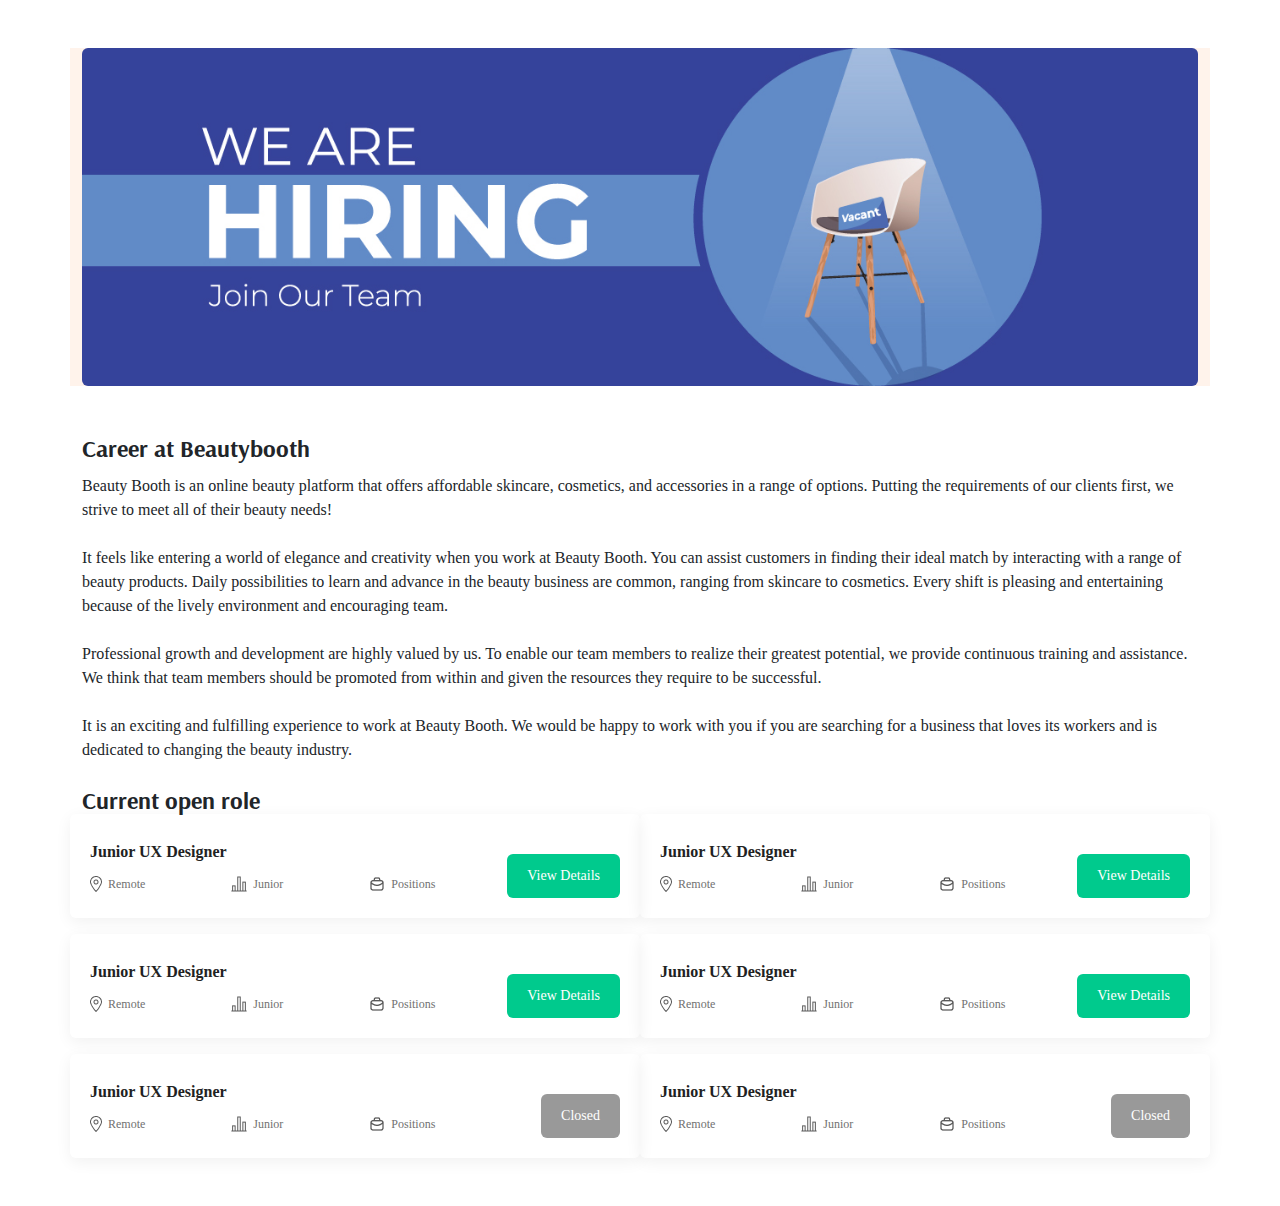
==== index.html @ 2198a5bc "correct the all shadow box" ====
<!DOCTYPE html>
<html lang="en">
  <head>
    <meta charset="utf-8" />
    <meta name="viewport" content="width=device-width, initial-scale=1" />
    <title>Bootstrap demo</title>
    <link
      href="https://cdn.jsdelivr.net/npm/bootstrap@5.3.3/dist/css/bootstrap.min.css"
      rel="stylesheet"
      integrity="sha384-QWTKZyjpPEjISv5WaRU9OFeRpok6YctnYmDr5pNlyT2bRjXh0JMhjY6hW+ALEwIH"
      crossorigin="anonymous"
    />
    <link rel="stylesheet" href="style.css" />
  </head>
  <body>
    <div class="container mt-3 mt-sm-5">
      <div class="row bg-background">
        <div class="col">
          <img src="./picture/12.jpg" alt="" class="rounded w-100" />
        </div>
      </div>
    </div>

    <div class="container mt-3 mt-sm-5">
      <div class="row">
        <div class="col d-flex flex-column gap-12">
          <h1 class="heading">Career at Beautybooth</h1>
          <p class="fs-para">
            Beauty Booth is an online beauty platform that offers affordable
            skincare, cosmetics, and accessories in a range of options. Putting
            the requirements of our clients first, we strive to meet all of
            their beauty needs!
            <br />
            <br />
            It feels like entering a world of elegance and creativity when you
            work at Beauty Booth. You can assist customers in finding their
            ideal match by interacting with a range of beauty products. Daily
            possibilities to learn and advance in the beauty business are
            common, ranging from skincare to cosmetics. Every shift is pleasing
            and entertaining because of the lively environment and encouraging
            team.
            <br />
            <br />
            Professional growth and development are highly valued by us. To
            enable our team members to realize their greatest potential, we
            provide continuous training and assistance. We think that team
            members should be promoted from within and given the resources they
            require to be successful.
            <br />
            <br />
            It is an exciting and fulfilling experience to work at Beauty Booth.
            We would be happy to work with you if you are searching for a
            business that loves its workers and is dedicated to changing the
            beauty industry.
          </p>
        </div>
      </div>
    </div>

    <div class="container mt-4 mb-5">
      <div class="row">
        <div class="col">
          <h2 class="heading">Current open role</h2>
        </div>
      </div>

      <div class="row gy-3 ">
        <div class="col-12 col-sm-6 shadow-md cart-padding rounded">
          <div class="row d-flex align-items-center">
            <div class="col-12 col-sm-8 d-flex flex-column gap-12">
              <h3 class="heading-h3">Junior UX Designer</h3>
              <div class="d-flex justify-content-between">
                <div class="d-flex gap-6">
                  <img src="./picture/location 1.png" alt="" />
                  <p class="role">Remote</p>
                </div>
                <div class="d-flex gap-6">
                  <img src="./picture/graph-chart 1.png" alt="" />
                  <p class="role">Junior</p>
                </div>
                <div class="d-flex gap-6">
                  <img src="./picture/briefcase-alt 1.png" alt="" />
                  <p class="role">Positions</p>
                </div>
              </div>
            </div>
            <div class="col-12 col-sm-4 d-flex justify-content-sm-end justify-content-start mt-20">
              <button class="green-btn">View Details</button>
            </div>
          </div>
        </div>
        <div class="col-12 col-sm-6 shadow-md cart-padding rounded">
          <div class="row d-flex align-items-center">
            <div class="col-12 col-sm-8 d-flex flex-column gap-12">
              <h3 class="heading-h3">Junior UX Designer</h3>
              <div class="d-flex justify-content-between">
                <div class="d-flex gap-6">
                  <img src="./picture/location 1.png" alt="" />
                  <p class="role">Remote</p>
                </div>
                <div class="d-flex gap-6">
                  <img src="./picture/graph-chart 1.png" alt="" />
                  <p class="role">Junior</p>
                </div>
                <div class="d-flex gap-6">
                  <img src="./picture/briefcase-alt 1.png" alt="" />
                  <p class="role">Positions</p>
                </div>
              </div>
            </div>
            <div class="col-12 col-sm-4 d-flex justify-content-sm-end justify-content-start mt-20">
              <button class="green-btn">View Details</button>
            </div>
          </div>
        </div>
        <div class="col-12 col-sm-6 shadow-md cart-padding rounded">
          <div class="row d-flex align-items-center">
            <div class="col-12 col-sm-8 d-flex flex-column gap-12">
              <h3 class="heading-h3">Junior UX Designer</h3>
              <div class="d-flex justify-content-between">
                <div class="d-flex gap-6">
                  <img src="./picture/location 1.png" alt="" />
                  <p class="role">Remote</p>
                </div>
                <div class="d-flex gap-6">
                  <img src="./picture/graph-chart 1.png" alt="" />
                  <p class="role">Junior</p>
                </div>
                <div class="d-flex gap-6">
                  <img src="./picture/briefcase-alt 1.png" alt="" />
                  <p class="role">Positions</p>
                </div>
              </div>
            </div>
            <div class="col-12 col-sm-4 d-flex justify-content-sm-end justify-content-start mt-20">
              <button class="green-btn">View Details</button>
            </div>
          </div>
        </div>
        <div class="col-12 col-sm-6 shadow-md cart-padding rounded">
          <div class="row d-flex align-items-center">
            <div class="col-12 col-sm-8 d-flex flex-column gap-12">
              <h3 class="heading-h3">Junior UX Designer</h3>
              <div class="d-flex justify-content-between">
                <div class="d-flex gap-6">
                  <img src="./picture/location 1.png" alt="" />
                  <p class="role">Remote</p>
                </div>
                <div class="d-flex gap-6">
                  <img src="./picture/graph-chart 1.png" alt="" />
                  <p class="role">Junior</p>
                </div>
                <div class="d-flex gap-6">
                  <img src="./picture/briefcase-alt 1.png" alt="" />
                  <p class="role">Positions</p>
                </div>
              </div>
            </div>
            <div class="col-12 col-sm-4 d-flex justify-content-sm-end justify-content-start mt-20">
              <button class="green-btn">View Details</button>
            </div>
          </div>
        </div>
        <div class="col-12 col-sm-6 shadow-md cart-padding rounded">
          <div class="row d-flex align-items-center">
            <div class="col-12 col-sm-8 d-flex flex-column gap-12">
              <h3 class="heading-h3">Junior UX Designer</h3>
              <div class="d-flex justify-content-between">
                <div class="d-flex gap-6">
                  <img src="./picture/location 1.png" alt="" />
                  <p class="role">Remote</p>
                </div>
                <div class="d-flex gap-6">
                  <img src="./picture/graph-chart 1.png" alt="" />
                  <p class="role">Junior</p>
                </div>
                <div class="d-flex gap-6">
                  <img src="./picture/briefcase-alt 1.png" alt="" />
                  <p class="role">Positions</p>
                </div>
              </div>
            </div>
            <div class="col-12 col-sm-4 d-flex justify-content-sm-end justify-content-start mt-20">
              <button class="close-btn" type="button" disabled>Closed</button>
            </div>
          </div>
        </div>
        <div class="col-12 col-sm-6 shadow-md cart-padding rounded">
          <div class="row d-flex align-items-center">
            <div class="col-12 col-sm-8 d-flex flex-column gap-12">
              <h3 class="heading-h3">Junior UX Designer</h3>
              <div class="d-flex justify-content-between">
                <div class="d-flex gap-6">
                  <img src="./picture/location 1.png" alt="" />
                  <p class="role">Remote</p>
                </div>
                <div class="d-flex gap-6">
                  <img src="./picture/graph-chart 1.png" alt="" />
                  <p class="role">Junior</p>
                </div>
                <div class="d-flex gap-6">
                  <img src="./picture/briefcase-alt 1.png" alt="" />
                  <p class="role">Positions</p>
                </div>
              </div>
            </div>
            <div class="col-12 col-sm-4 d-flex justify-content-sm-end justify-content-start mt-20">
              <button class="close-btn" type="button" disabled>Closed</button>
            </div>
          </div>
        </div>
      </div>
    </div>

    <script
      src="https://cdn.jsdelivr.net/npm/bootstrap@5.3.3/dist/js/bootstrap.bundle.min.js"
      integrity="sha384-YvpcrYf0tY3lHB60NNkmXc5s9fDVZLESaAA55NDzOxhy9GkcIdslK1eN7N6jIeHz"
      crossorigin="anonymous"
    ></script>
  </body>
</html>
---- style.css ----
@import url('https://fonts.googleapis.com/css2?family=Arsenal:ital,wght@0,400;0,700;1,400;1,700&display=swap');
*{
  margin: 0;
  padding: 0;
  box-sizing: border-box;
  font-family: Roboto;
}

/* gap  */
.gap-20{
  gap: 20px;
}
.gap-12{
  gap:12px;
}
.gap-6{
  gap:6px;
}


/* margin */
.mt-20{
  margin-top: 20px;
}
.mt-32{
  margin-top: 32px;
}
.mt-44{
  margin-top: 44px;
}
.mt-16{
  margin-top: 16px;
}



.heading-h3{
  font-size: 14px;
  font-weight: 500;
  color: #222222;
  line-height: 20px;
}


h1,h2,h3,h4,h5,h6,div,p{
  padding: 0;
  margin: 0;
}
.roboto{
  font-family: Roboto;
}
.heading{
  font-size: 18px;
  font-family: Arsenal;
  font-weight: 700;
  line-height: 24px;
}
.bg-background {
  background-color: #FFF3EB;
}
.bg-icon{
  background-color: #FFF3EB;
}
.boxs{
  box-shadow: 0 4 16 0 #000000 6%;
}
.green-btn, .close-btn, .trans-btn{
  border-radius: 6px;
  background-color: #00CA8D;
  font-weight: 500;
  font-size: 12px;
  color: #FFFFFF;
  line-height: 16px;
  border: 0;
  outline: 0;
  padding: 10px 20px 10px 20px;
  width: 50%;
}
.close-btn{
  background-color: #999999;
}
.trans-btn{
  background-color: #FFFFFF;
  border: 1px solid #DDDDDD;
  color: #5A5A5A;
}
.p-12{
  padding: 12px;
}
.career-view-heading{
  font-size: 1rem;
  line-height: 24px;
  font-weight: 500;
  color: #222222;
}
.career-view-para{
  font-weight: 400;
  font-size: 1rem;
  line-height: 24px;
  color: #717171;
}
.link{
  color: #FF1A58;
  font-size: 1rem;
  line-height: 24px;
  font-weight: 400;
}
.right-para{
  font-weight: 400;
  font-size: 14px;
  color: #717171;
  line-height: 24px;
}
.fs-para{
  font-size: 14px;
  font-weight: 400;
  line-height: 24px;
}
.role{
  font-size: 14px;
  font-weight: 400;
  color: #717171;
  line-height: 20px;
}
.cart-padding{
  padding: 16px;
}
.shadow-md{
  box-shadow: 0px 4px 16px 0px #0000000F;
}



@media ((min-width: 576px) and (max-width: 2200px)){
  .heading{
    font-size: 24px;
    font-family: Arsenal;
    font-weight: 700;
    line-height: 28px;
  }
  .fs-para{
    font-size: 16px;
  }
  .heading-h3{
    font-size: 16px;
    font-weight: 600;
    line-height: 24px;
  }
  .role{
    font-size: 12px;
    line-height: 16px;
  }
  .green-btn, .close-btn, .trans-btn{
    font-size: 14px;
    line-height: 20px;
    padding: 12px 20px 12px 20px;
    width: fit-content;
  }
  .cart-padding{
    padding: 20px;
  }
  .p-12{
    padding: 12px 20px 12px 20px;
  }
}
/* @media ((min-width: 300px) and (max-width: 575px)){
} */
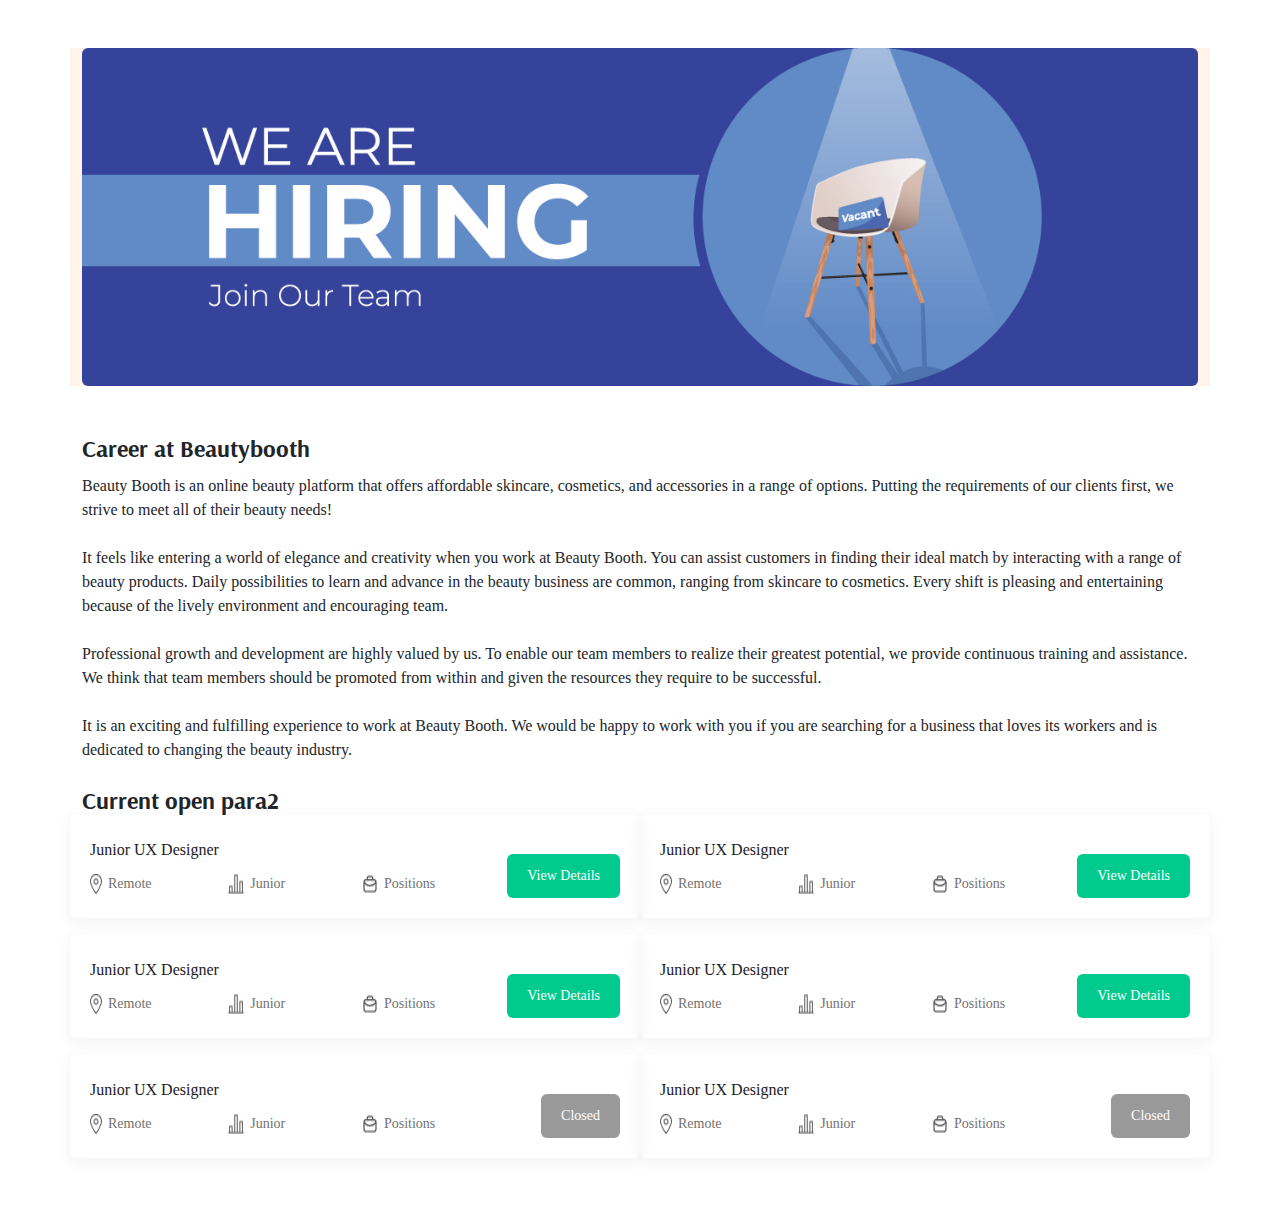
==== commit 3acae888: "career-view skitto start" ====
--- a/index.html
+++ b/index.html
@@ -60,123 +60,123 @@
     <div class="container mt-4 mb-5">
       <div class="row">
         <div class="col">
-          <h2 class="heading">Current open role</h2>
-        </div>
-      </div>
-
-      <div class="row gy-3 ">
-        <div class="col-12 col-sm-6 shadow-md cart-padding rounded">
-          <div class="row d-flex align-items-center">
-            <div class="col-12 col-sm-8 d-flex flex-column gap-12">
-              <h3 class="heading-h3">Junior UX Designer</h3>
-              <div class="d-flex justify-content-between">
-                <div class="d-flex gap-6">
-                  <img src="./picture/location 1.png" alt="" />
-                  <p class="role">Remote</p>
-                </div>
-                <div class="d-flex gap-6">
-                  <img src="./picture/graph-chart 1.png" alt="" />
-                  <p class="role">Junior</p>
-                </div>
-                <div class="d-flex gap-6">
-                  <img src="./picture/briefcase-alt 1.png" alt="" />
-                  <p class="role">Positions</p>
-                </div>
-              </div>
-            </div>
-            <div class="col-12 col-sm-4 d-flex justify-content-sm-end justify-content-start mt-20">
-              <button class="green-btn">View Details</button>
-            </div>
-          </div>
-        </div>
-        <div class="col-12 col-sm-6 shadow-md cart-padding rounded">
-          <div class="row d-flex align-items-center">
-            <div class="col-12 col-sm-8 d-flex flex-column gap-12">
-              <h3 class="heading-h3">Junior UX Designer</h3>
-              <div class="d-flex justify-content-between">
-                <div class="d-flex gap-6">
-                  <img src="./picture/location 1.png" alt="" />
-                  <p class="role">Remote</p>
-                </div>
-                <div class="d-flex gap-6">
-                  <img src="./picture/graph-chart 1.png" alt="" />
-                  <p class="role">Junior</p>
-                </div>
-                <div class="d-flex gap-6">
-                  <img src="./picture/briefcase-alt 1.png" alt="" />
-                  <p class="role">Positions</p>
-                </div>
-              </div>
-            </div>
-            <div class="col-12 col-sm-4 d-flex justify-content-sm-end justify-content-start mt-20">
-              <button class="green-btn">View Details</button>
-            </div>
-          </div>
-        </div>
-        <div class="col-12 col-sm-6 shadow-md cart-padding rounded">
-          <div class="row d-flex align-items-center">
-            <div class="col-12 col-sm-8 d-flex flex-column gap-12">
-              <h3 class="heading-h3">Junior UX Designer</h3>
-              <div class="d-flex justify-content-between">
-                <div class="d-flex gap-6">
-                  <img src="./picture/location 1.png" alt="" />
-                  <p class="role">Remote</p>
-                </div>
-                <div class="d-flex gap-6">
-                  <img src="./picture/graph-chart 1.png" alt="" />
-                  <p class="role">Junior</p>
-                </div>
-                <div class="d-flex gap-6">
-                  <img src="./picture/briefcase-alt 1.png" alt="" />
-                  <p class="role">Positions</p>
-                </div>
-              </div>
-            </div>
-            <div class="col-12 col-sm-4 d-flex justify-content-sm-end justify-content-start mt-20">
-              <button class="green-btn">View Details</button>
-            </div>
-          </div>
-        </div>
-        <div class="col-12 col-sm-6 shadow-md cart-padding rounded">
-          <div class="row d-flex align-items-center">
-            <div class="col-12 col-sm-8 d-flex flex-column gap-12">
-              <h3 class="heading-h3">Junior UX Designer</h3>
-              <div class="d-flex justify-content-between">
-                <div class="d-flex gap-6">
-                  <img src="./picture/location 1.png" alt="" />
-                  <p class="role">Remote</p>
-                </div>
-                <div class="d-flex gap-6">
-                  <img src="./picture/graph-chart 1.png" alt="" />
-                  <p class="role">Junior</p>
-                </div>
-                <div class="d-flex gap-6">
-                  <img src="./picture/briefcase-alt 1.png" alt="" />
-                  <p class="role">Positions</p>
-                </div>
-              </div>
-            </div>
-            <div class="col-12 col-sm-4 d-flex justify-content-sm-end justify-content-start mt-20">
-              <button class="green-btn">View Details</button>
-            </div>
-          </div>
-        </div>
-        <div class="col-12 col-sm-6 shadow-md cart-padding rounded">
-          <div class="row d-flex align-items-center">
-            <div class="col-12 col-sm-8 d-flex flex-column gap-12">
-              <h3 class="heading-h3">Junior UX Designer</h3>
-              <div class="d-flex justify-content-between">
-                <div class="d-flex gap-6">
-                  <img src="./picture/location 1.png" alt="" />
-                  <p class="role">Remote</p>
-                </div>
-                <div class="d-flex gap-6">
-                  <img src="./picture/graph-chart 1.png" alt="" />
-                  <p class="role">Junior</p>
-                </div>
-                <div class="d-flex gap-6">
-                  <img src="./picture/briefcase-alt 1.png" alt="" />
-                  <p class="role">Positions</p>
+          <h2 class="heading">Current open para2</h2>
+        </div>
+      </div>
+
+      <div class="row gy-3">
+        <div class="col-12 col-sm-6 shadow-md cart-padding rounded">
+          <div class="row d-flex align-items-center">
+            <div class="col-12 col-sm-8 d-flex flex-column gap-12">
+              <h3 class="heading-h3">Junior UX Designer</h3>
+              <div class="d-flex justify-content-between">
+                <div class="d-flex gap-6">
+                  <img src="./picture/location 1.png" alt="" />
+                  <p class="para2">Remote</p>
+                </div>
+                <div class="d-flex gap-6">
+                  <img src="./picture/graph-chart 1.png" alt="" />
+                  <p class="para2">Junior</p>
+                </div>
+                <div class="d-flex gap-6">
+                  <img src="./picture/briefcase-alt 1.png" alt="" />
+                  <p class="para2">Positions</p>
+                </div>
+              </div>
+            </div>
+            <div class="col-12 col-sm-4 d-flex justify-content-sm-end justify-content-start mt-20">
+              <button class="green-btn">View Details</button>
+            </div>
+          </div>
+        </div>
+        <div class="col-12 col-sm-6 shadow-md cart-padding rounded">
+          <div class="row d-flex align-items-center">
+            <div class="col-12 col-sm-8 d-flex flex-column gap-12">
+              <h3 class="heading-h3">Junior UX Designer</h3>
+              <div class="d-flex justify-content-between">
+                <div class="d-flex gap-6">
+                  <img src="./picture/location 1.png" alt="" />
+                  <p class="para2">Remote</p>
+                </div>
+                <div class="d-flex gap-6">
+                  <img src="./picture/graph-chart 1.png" alt="" />
+                  <p class="para2">Junior</p>
+                </div>
+                <div class="d-flex gap-6">
+                  <img src="./picture/briefcase-alt 1.png" alt="" />
+                  <p class="para2">Positions</p>
+                </div>
+              </div>
+            </div>
+            <div class="col-12 col-sm-4 d-flex justify-content-sm-end justify-content-start mt-20">
+              <button class="green-btn">View Details</button>
+            </div>
+          </div>
+        </div>
+        <div class="col-12 col-sm-6 shadow-md cart-padding rounded">
+          <div class="row d-flex align-items-center">
+            <div class="col-12 col-sm-8 d-flex flex-column gap-12">
+              <h3 class="heading-h3">Junior UX Designer</h3>
+              <div class="d-flex justify-content-between">
+                <div class="d-flex gap-6">
+                  <img src="./picture/location 1.png" alt="" />
+                  <p class="para2">Remote</p>
+                </div>
+                <div class="d-flex gap-6">
+                  <img src="./picture/graph-chart 1.png" alt="" />
+                  <p class="para2">Junior</p>
+                </div>
+                <div class="d-flex gap-6">
+                  <img src="./picture/briefcase-alt 1.png" alt="" />
+                  <p class="para2">Positions</p>
+                </div>
+              </div>
+            </div>
+            <div class="col-12 col-sm-4 d-flex justify-content-sm-end justify-content-start mt-20">
+              <button class="green-btn">View Details</button>
+            </div>
+          </div>
+        </div>
+        <div class="col-12 col-sm-6 shadow-md cart-padding rounded">
+          <div class="row d-flex align-items-center">
+            <div class="col-12 col-sm-8 d-flex flex-column gap-12">
+              <h3 class="heading-h3">Junior UX Designer</h3>
+              <div class="d-flex justify-content-between">
+                <div class="d-flex gap-6">
+                  <img src="./picture/location 1.png" alt="" />
+                  <p class="para2">Remote</p>
+                </div>
+                <div class="d-flex gap-6">
+                  <img src="./picture/graph-chart 1.png" alt="" />
+                  <p class="para2">Junior</p>
+                </div>
+                <div class="d-flex gap-6">
+                  <img src="./picture/briefcase-alt 1.png" alt="" />
+                  <p class="para2">Positions</p>
+                </div>
+              </div>
+            </div>
+            <div class="col-12 col-sm-4 d-flex justify-content-sm-end justify-content-start mt-20">
+              <button class="green-btn">View Details</button>
+            </div>
+          </div>
+        </div>
+        <div class="col-12 col-sm-6 shadow-md cart-padding rounded">
+          <div class="row d-flex align-items-center">
+            <div class="col-12 col-sm-8 d-flex flex-column gap-12">
+              <h3 class="heading-h3">Junior UX Designer</h3>
+              <div class="d-flex justify-content-between">
+                <div class="d-flex gap-6">
+                  <img src="./picture/location 1.png" alt="" />
+                  <p class="para2">Remote</p>
+                </div>
+                <div class="d-flex gap-6">
+                  <img src="./picture/graph-chart 1.png" alt="" />
+                  <p class="para2">Junior</p>
+                </div>
+                <div class="d-flex gap-6">
+                  <img src="./picture/briefcase-alt 1.png" alt="" />
+                  <p class="para2">Positions</p>
                 </div>
               </div>
             </div>
@@ -192,15 +192,15 @@
               <div class="d-flex justify-content-between">
                 <div class="d-flex gap-6">
                   <img src="./picture/location 1.png" alt="" />
-                  <p class="role">Remote</p>
-                </div>
-                <div class="d-flex gap-6">
-                  <img src="./picture/graph-chart 1.png" alt="" />
-                  <p class="role">Junior</p>
-                </div>
-                <div class="d-flex gap-6">
-                  <img src="./picture/briefcase-alt 1.png" alt="" />
-                  <p class="role">Positions</p>
+                  <p class="para2">Remote</p>
+                </div>
+                <div class="d-flex gap-6">
+                  <img src="./picture/graph-chart 1.png" alt="" />
+                  <p class="para2">Junior</p>
+                </div>
+                <div class="d-flex gap-6">
+                  <img src="./picture/briefcase-alt 1.png" alt="" />
+                  <p class="para2">Positions</p>
                 </div>
               </div>
             </div>
--- a/style.css
+++ b/style.css
@@ -30,6 +30,12 @@
 }
 .mt-16{
   margin-top: 16px;
+}
+.mt-12{
+  margin-top: 12px;
+}
+.mb-33{
+  margin-bottom: 33px;
 }
 
 
@@ -99,34 +105,66 @@
   line-height: 24px;
   color: #717171;
 }
+.right-para{
+  font-weight: 400;
+  font-size: 14px;
+  color: #717171;
+  line-height: 24px;
+}
+.fs-para{
+  font-size: 14px;
+  font-weight: 400;
+  line-height: 24px;
+}
+.para1{
+  font-weight: 400;
+  font-size: 14px;
+  line-height: 20px;
+  color: #717171;
+}
+.para2{
+  font-size: 12px;
+  font-weight: 400;
+  color: #717171;
+  line-height: 16px;
+}
 .link{
+  font-weight: 400;
+  font-size: 14px;
+  line-height: 24px;
   color: #FF1A58;
-  font-size: 1rem;
-  line-height: 24px;
-  font-weight: 400;
-}
-.right-para{
-  font-weight: 400;
-  font-size: 14px;
-  color: #717171;
-  line-height: 24px;
-}
-.fs-para{
-  font-size: 14px;
-  font-weight: 400;
-  line-height: 24px;
-}
-.role{
-  font-size: 14px;
-  font-weight: 400;
-  color: #717171;
-  line-height: 20px;
 }
 .cart-padding{
   padding: 16px;
 }
+.career-h1{
+  font-weight: 500;
+  font-size: 16px;
+  line-height: 24px;
+  color: #222222;
+}
 .shadow-md{
   box-shadow: 0px 4px 16px 0px #0000000F;
+}
+.career-shadow-md{
+  box-shadow: 0px 4px 16px 0px #0000000F;
+}
+.box-padding{
+  padding: 16px;
+}
+.box-padding2{
+  padding:16px 12px 16px 12px;
+}
+.box-margin{
+  margin-top: 10px;
+}
+.mt-24-20{
+  margin-top: 24px;
+}
+.skitto{
+  padding: 6px 18px 6px 18px;
+  border-radius: 20px 0px 0px 0px;
+  color: #F1F2F7;
 }
 
 
@@ -143,12 +181,15 @@
   }
   .heading-h3{
     font-size: 16px;
-    font-weight: 600;
     line-height: 24px;
   }
-  .role{
-    font-size: 12px;
-    line-height: 16px;
+  .para2{
+    font-size: 14px;
+    line-height: 20px;
+  }
+  .para1{
+    font-size: 16px;
+    line-height: 24px;
   }
   .green-btn, .close-btn, .trans-btn{
     font-size: 14px;
@@ -162,6 +203,28 @@
   .p-12{
     padding: 12px 20px 12px 20px;
   }
+  .box-padding{
+    padding: 20px 28px 20px 28px;
+  }
+  .box-padding2{
+    padding:24px;
+  }
+  .box-margin{
+    margin-top: 12px;
+  }
+  .mt-24-20{
+    margin-top: 20px;
+  }
+  .link{
+    font-size: 16px;
+  }
+  .career-shadow-md{
+    box-shadow:none;
+  }
+  .career-h1{
+    font-size: 20px;
+    line-height: 28px;
+  }
 }
 /* @media ((min-width: 300px) and (max-width: 575px)){
 } */
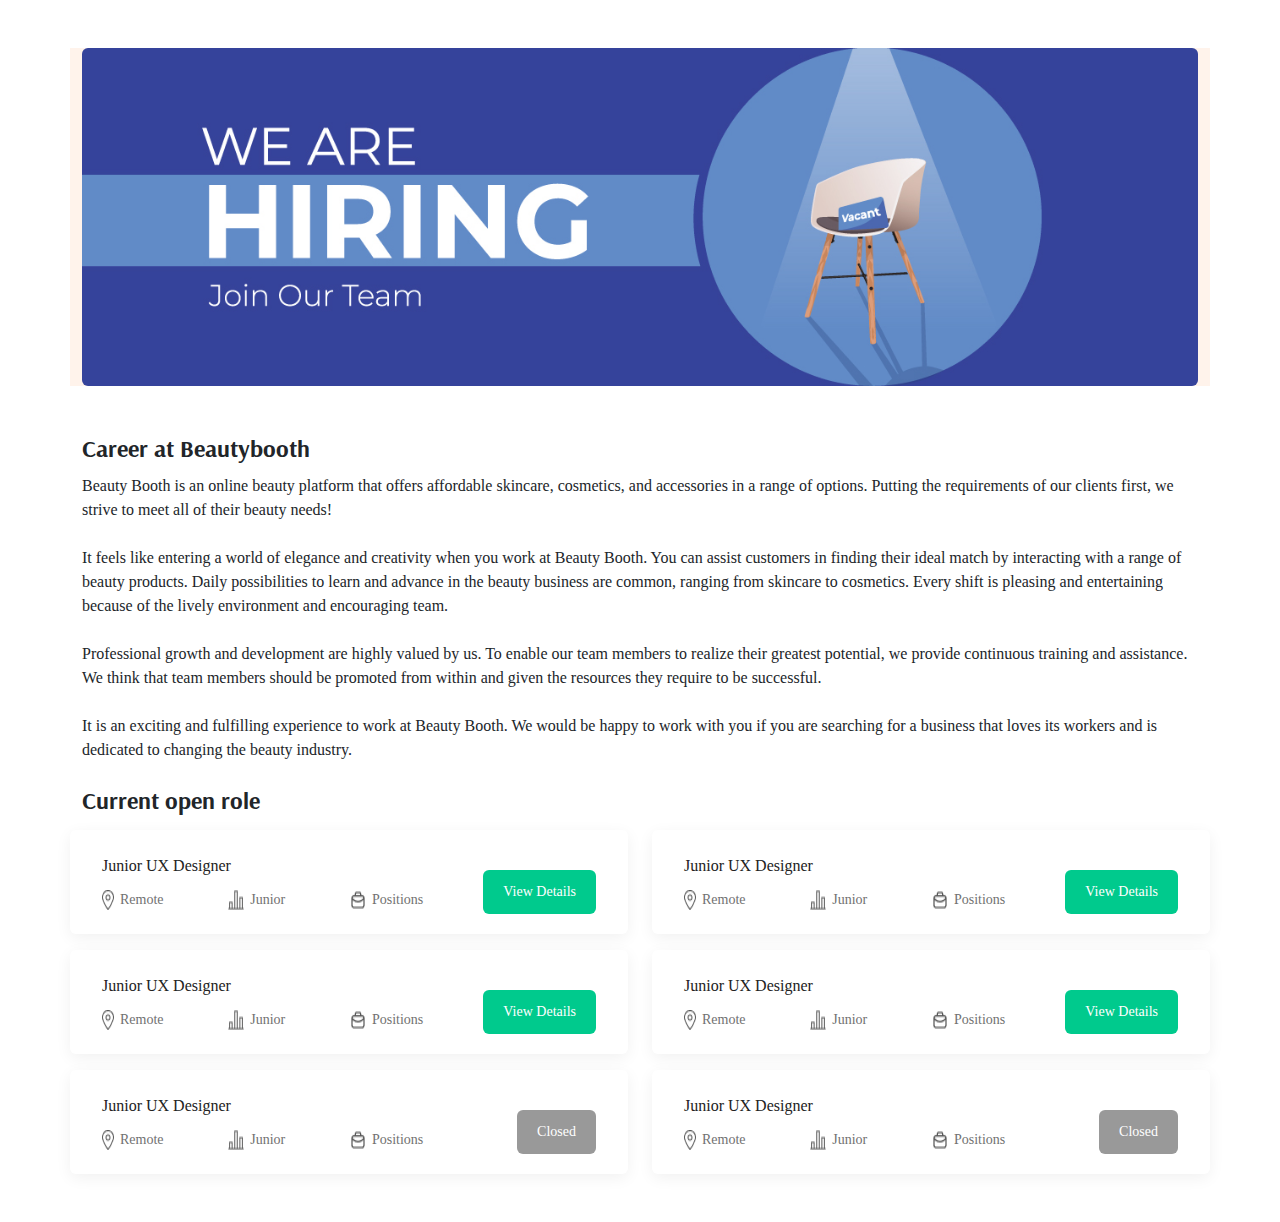
==== commit 219b5562: "index file responsive complete" ====
--- a/index.html
+++ b/index.html
@@ -58,154 +58,154 @@
     </div>
 
     <div class="container mt-4 mb-5">
-      <div class="row">
+      <div class="row mb-2 mb-sm-3">
         <div class="col">
-          <h2 class="heading">Current open para2</h2>
-        </div>
-      </div>
-
-      <div class="row gy-3">
-        <div class="col-12 col-sm-6 shadow-md cart-padding rounded">
-          <div class="row d-flex align-items-center">
-            <div class="col-12 col-sm-8 d-flex flex-column gap-12">
-              <h3 class="heading-h3">Junior UX Designer</h3>
-              <div class="d-flex justify-content-between">
-                <div class="d-flex gap-6">
-                  <img src="./picture/location 1.png" alt="" />
-                  <p class="para2">Remote</p>
-                </div>
-                <div class="d-flex gap-6">
-                  <img src="./picture/graph-chart 1.png" alt="" />
-                  <p class="para2">Junior</p>
-                </div>
-                <div class="d-flex gap-6">
-                  <img src="./picture/briefcase-alt 1.png" alt="" />
-                  <p class="para2">Positions</p>
-                </div>
-              </div>
-            </div>
-            <div class="col-12 col-sm-4 d-flex justify-content-sm-end justify-content-start mt-20">
-              <button class="green-btn">View Details</button>
-            </div>
-          </div>
-        </div>
-        <div class="col-12 col-sm-6 shadow-md cart-padding rounded">
-          <div class="row d-flex align-items-center">
-            <div class="col-12 col-sm-8 d-flex flex-column gap-12">
-              <h3 class="heading-h3">Junior UX Designer</h3>
-              <div class="d-flex justify-content-between">
-                <div class="d-flex gap-6">
-                  <img src="./picture/location 1.png" alt="" />
-                  <p class="para2">Remote</p>
-                </div>
-                <div class="d-flex gap-6">
-                  <img src="./picture/graph-chart 1.png" alt="" />
-                  <p class="para2">Junior</p>
-                </div>
-                <div class="d-flex gap-6">
-                  <img src="./picture/briefcase-alt 1.png" alt="" />
-                  <p class="para2">Positions</p>
-                </div>
-              </div>
-            </div>
-            <div class="col-12 col-sm-4 d-flex justify-content-sm-end justify-content-start mt-20">
-              <button class="green-btn">View Details</button>
-            </div>
-          </div>
-        </div>
-        <div class="col-12 col-sm-6 shadow-md cart-padding rounded">
-          <div class="row d-flex align-items-center">
-            <div class="col-12 col-sm-8 d-flex flex-column gap-12">
-              <h3 class="heading-h3">Junior UX Designer</h3>
-              <div class="d-flex justify-content-between">
-                <div class="d-flex gap-6">
-                  <img src="./picture/location 1.png" alt="" />
-                  <p class="para2">Remote</p>
-                </div>
-                <div class="d-flex gap-6">
-                  <img src="./picture/graph-chart 1.png" alt="" />
-                  <p class="para2">Junior</p>
-                </div>
-                <div class="d-flex gap-6">
-                  <img src="./picture/briefcase-alt 1.png" alt="" />
-                  <p class="para2">Positions</p>
-                </div>
-              </div>
-            </div>
-            <div class="col-12 col-sm-4 d-flex justify-content-sm-end justify-content-start mt-20">
-              <button class="green-btn">View Details</button>
-            </div>
-          </div>
-        </div>
-        <div class="col-12 col-sm-6 shadow-md cart-padding rounded">
-          <div class="row d-flex align-items-center">
-            <div class="col-12 col-sm-8 d-flex flex-column gap-12">
-              <h3 class="heading-h3">Junior UX Designer</h3>
-              <div class="d-flex justify-content-between">
-                <div class="d-flex gap-6">
-                  <img src="./picture/location 1.png" alt="" />
-                  <p class="para2">Remote</p>
-                </div>
-                <div class="d-flex gap-6">
-                  <img src="./picture/graph-chart 1.png" alt="" />
-                  <p class="para2">Junior</p>
-                </div>
-                <div class="d-flex gap-6">
-                  <img src="./picture/briefcase-alt 1.png" alt="" />
-                  <p class="para2">Positions</p>
-                </div>
-              </div>
-            </div>
-            <div class="col-12 col-sm-4 d-flex justify-content-sm-end justify-content-start mt-20">
-              <button class="green-btn">View Details</button>
-            </div>
-          </div>
-        </div>
-        <div class="col-12 col-sm-6 shadow-md cart-padding rounded">
-          <div class="row d-flex align-items-center">
-            <div class="col-12 col-sm-8 d-flex flex-column gap-12">
-              <h3 class="heading-h3">Junior UX Designer</h3>
-              <div class="d-flex justify-content-between">
-                <div class="d-flex gap-6">
-                  <img src="./picture/location 1.png" alt="" />
-                  <p class="para2">Remote</p>
-                </div>
-                <div class="d-flex gap-6">
-                  <img src="./picture/graph-chart 1.png" alt="" />
-                  <p class="para2">Junior</p>
-                </div>
-                <div class="d-flex gap-6">
-                  <img src="./picture/briefcase-alt 1.png" alt="" />
-                  <p class="para2">Positions</p>
-                </div>
-              </div>
-            </div>
-            <div class="col-12 col-sm-4 d-flex justify-content-sm-end justify-content-start mt-20">
-              <button class="close-btn" type="button" disabled>Closed</button>
-            </div>
-          </div>
-        </div>
-        <div class="col-12 col-sm-6 shadow-md cart-padding rounded">
-          <div class="row d-flex align-items-center">
-            <div class="col-12 col-sm-8 d-flex flex-column gap-12">
-              <h3 class="heading-h3">Junior UX Designer</h3>
-              <div class="d-flex justify-content-between">
-                <div class="d-flex gap-6">
-                  <img src="./picture/location 1.png" alt="" />
-                  <p class="para2">Remote</p>
-                </div>
-                <div class="d-flex gap-6">
-                  <img src="./picture/graph-chart 1.png" alt="" />
-                  <p class="para2">Junior</p>
-                </div>
-                <div class="d-flex gap-6">
-                  <img src="./picture/briefcase-alt 1.png" alt="" />
-                  <p class="para2">Positions</p>
-                </div>
-              </div>
-            </div>
-            <div class="col-12 col-sm-4 d-flex justify-content-sm-end justify-content-start mt-20">
-              <button class="close-btn" type="button" disabled>Closed</button>
+          <h2 class="heading">Current open role</h2>
+        </div>
+      </div>
+
+      <div class="row gy-3 gx-5">
+        <div class="col-12 col-sm-6">
+          <div class="row d-flex align-items-center shadow-md cart-padding rounded">
+            <div class="col-12 col-sm-8 d-flex flex-column gap-12">
+              <h3 class="heading-h3">Junior UX Designer</h3>
+              <div class="d-flex justify-content-between">
+                <div class="d-flex gap-6">
+                  <img src="./picture/location 1.png" alt="" />
+                  <p class="para2">Remote</p>
+                </div>
+                <div class="d-flex gap-6">
+                  <img src="./picture/graph-chart 1.png" alt="" />
+                  <p class="para2">Junior</p>
+                </div>
+                <div class="d-flex gap-6">
+                  <img src="./picture/briefcase-alt 1.png" alt="" />
+                  <p class="para2">Positions</p>
+                </div>
+              </div>
+            </div>
+            <div class="col-12 col-sm-4 d-flex justify-content-sm-end justify-content-start mt-20">
+              <button class="index-green-btn">View Details</button>
+            </div>
+          </div>
+        </div>
+        <div class="col-12 col-sm-6">
+          <div class="row d-flex align-items-center shadow-md cart-padding rounded">
+            <div class="col-12 col-sm-8 d-flex flex-column gap-12">
+              <h3 class="heading-h3">Junior UX Designer</h3>
+              <div class="d-flex justify-content-between">
+                <div class="d-flex gap-6">
+                  <img src="./picture/location 1.png" alt="" />
+                  <p class="para2">Remote</p>
+                </div>
+                <div class="d-flex gap-6">
+                  <img src="./picture/graph-chart 1.png" alt="" />
+                  <p class="para2">Junior</p>
+                </div>
+                <div class="d-flex gap-6">
+                  <img src="./picture/briefcase-alt 1.png" alt="" />
+                  <p class="para2">Positions</p>
+                </div>
+              </div>
+            </div>
+            <div class="col-12 col-sm-4 d-flex justify-content-sm-end justify-content-start mt-20">
+              <button class="index-green-btn">View Details</button>
+            </div>
+          </div>
+        </div>
+        <div class="col-12 col-sm-6">
+          <div class="row d-flex align-items-center shadow-md cart-padding rounded">
+            <div class="col-12 col-sm-8 d-flex flex-column gap-12">
+              <h3 class="heading-h3">Junior UX Designer</h3>
+              <div class="d-flex justify-content-between">
+                <div class="d-flex gap-6">
+                  <img src="./picture/location 1.png" alt="" />
+                  <p class="para2">Remote</p>
+                </div>
+                <div class="d-flex gap-6">
+                  <img src="./picture/graph-chart 1.png" alt="" />
+                  <p class="para2">Junior</p>
+                </div>
+                <div class="d-flex gap-6">
+                  <img src="./picture/briefcase-alt 1.png" alt="" />
+                  <p class="para2">Positions</p>
+                </div>
+              </div>
+            </div>
+            <div class="col-12 col-sm-4 d-flex justify-content-sm-end justify-content-start mt-20">
+              <button class="index-green-btn">View Details</button>
+            </div>
+          </div>
+        </div>
+        <div class="col-12 col-sm-6">
+          <div class="row d-flex align-items-center shadow-md cart-padding rounded">
+            <div class="col-12 col-sm-8 d-flex flex-column gap-12">
+              <h3 class="heading-h3">Junior UX Designer</h3>
+              <div class="d-flex justify-content-between">
+                <div class="d-flex gap-6">
+                  <img src="./picture/location 1.png" alt="" />
+                  <p class="para2">Remote</p>
+                </div>
+                <div class="d-flex gap-6">
+                  <img src="./picture/graph-chart 1.png" alt="" />
+                  <p class="para2">Junior</p>
+                </div>
+                <div class="d-flex gap-6">
+                  <img src="./picture/briefcase-alt 1.png" alt="" />
+                  <p class="para2">Positions</p>
+                </div>
+              </div>
+            </div>
+            <div class="col-12 col-sm-4 d-flex justify-content-sm-end justify-content-start mt-20">
+              <button class="index-green-btn">View Details</button>
+            </div>
+          </div>
+        </div>
+        <div class="col-12 col-sm-6">
+          <div class="row d-flex align-items-center shadow-md cart-padding rounded">
+            <div class="col-12 col-sm-8 d-flex flex-column gap-12">
+              <h3 class="heading-h3">Junior UX Designer</h3>
+              <div class="d-flex justify-content-between">
+                <div class="d-flex gap-6">
+                  <img src="./picture/location 1.png" alt="" />
+                  <p class="para2">Remote</p>
+                </div>
+                <div class="d-flex gap-6">
+                  <img src="./picture/graph-chart 1.png" alt="" />
+                  <p class="para2">Junior</p>
+                </div>
+                <div class="d-flex gap-6">
+                  <img src="./picture/briefcase-alt 1.png" alt="" />
+                  <p class="para2">Positions</p>
+                </div>
+              </div>
+            </div>
+            <div class="col-12 col-sm-4 d-flex justify-content-sm-end justify-content-start mt-20">
+              <button class="index-close-btn" type="button" disabled>Closed</button>
+            </div>
+          </div>
+        </div>
+        <div class="col-12 col-sm-6">
+          <div class="row d-flex align-items-center shadow-md cart-padding rounded">
+            <div class="col-12 col-sm-8 d-flex flex-column gap-12">
+              <h3 class="heading-h3">Junior UX Designer</h3>
+              <div class="d-flex justify-content-between">
+                <div class="d-flex gap-6">
+                  <img src="./picture/location 1.png" alt="" />
+                  <p class="para2">Remote</p>
+                </div>
+                <div class="d-flex gap-6">
+                  <img src="./picture/graph-chart 1.png" alt="" />
+                  <p class="para2">Junior</p>
+                </div>
+                <div class="d-flex gap-6">
+                  <img src="./picture/briefcase-alt 1.png" alt="" />
+                  <p class="para2">Positions</p>
+                </div>
+              </div>
+            </div>
+            <div class="col-12 col-sm-4 d-flex justify-content-sm-end justify-content-start mt-20">
+              <button class="index-close-btn" type="button" disabled>Closed</button>
             </div>
           </div>
         </div>
--- a/style.css
+++ b/style.css
@@ -18,6 +18,8 @@
 }
 
 
+
+
 /* margin */
 .mt-20{
   margin-top: 20px;
@@ -82,7 +84,18 @@
   padding: 10px 20px 10px 20px;
   width: 50%;
 }
-.close-btn{
+.index-green-btn, .index-close-btn{
+  border-radius: 6px;
+  background-color: #00CA8D;
+  font-weight: 500;
+  font-size: 12px;
+  color: #FFFFFF;
+  line-height: 16px;
+  border: 0;
+  outline: 0;
+  padding: 10px 20px 10px 20px;
+}
+.close-btn, .index-close-btn{
   background-color: #999999;
 }
 .trans-btn{
@@ -162,9 +175,16 @@
   margin-top: 24px;
 }
 .skitto{
+
+  font-weight: 400;
+  font-size: 12px;
+  line-height: 16px;
+  color: #222222;
+}
+.skitto-el{
   padding: 6px 18px 6px 18px;
-  border-radius: 20px 0px 0px 0px;
-  color: #F1F2F7;
+  border-radius: 20px;
+  background-color: #F1F2F7;
 }
 
 
@@ -191,11 +211,10 @@
     font-size: 16px;
     line-height: 24px;
   }
-  .green-btn, .close-btn, .trans-btn{
+  .green-btn, .close-btn, .trans-btn, .index-green-btn, .index-close-btn{
     font-size: 14px;
     line-height: 20px;
     padding: 12px 20px 12px 20px;
-    width: fit-content;
   }
   .cart-padding{
     padding: 20px;
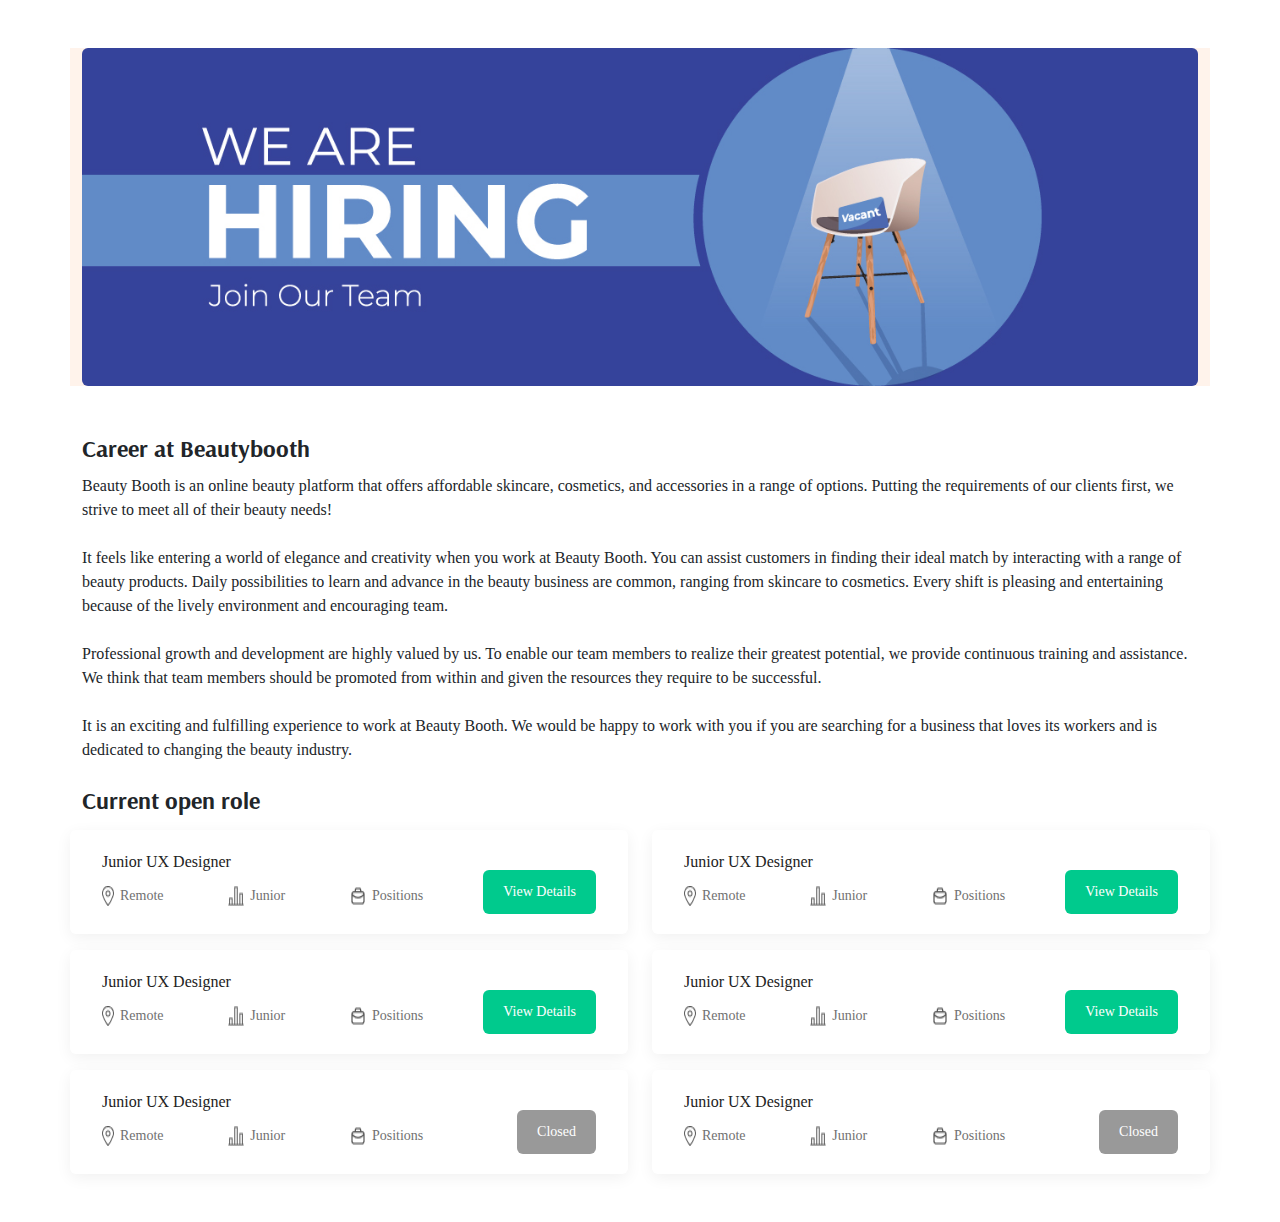
==== commit 06eca120: "bug fixing on..." ====
--- a/index.html
+++ b/index.html
@@ -65,104 +65,104 @@
       </div>
 
       <div class="row gy-3 gx-5">
-        <div class="col-12 col-sm-6">
-          <div class="row d-flex align-items-center shadow-md cart-padding rounded">
-            <div class="col-12 col-sm-8 d-flex flex-column gap-12">
-              <h3 class="heading-h3">Junior UX Designer</h3>
-              <div class="d-flex justify-content-between">
-                <div class="d-flex gap-6">
-                  <img src="./picture/location 1.png" alt="" />
-                  <p class="para2">Remote</p>
-                </div>
-                <div class="d-flex gap-6">
-                  <img src="./picture/graph-chart 1.png" alt="" />
-                  <p class="para2">Junior</p>
-                </div>
-                <div class="d-flex gap-6">
-                  <img src="./picture/briefcase-alt 1.png" alt="" />
-                  <p class="para2">Positions</p>
-                </div>
-              </div>
-            </div>
-            <div class="col-12 col-sm-4 d-flex justify-content-sm-end justify-content-start mt-20">
-              <button class="index-green-btn">View Details</button>
-            </div>
-          </div>
-        </div>
-        <div class="col-12 col-sm-6">
-          <div class="row d-flex align-items-center shadow-md cart-padding rounded">
-            <div class="col-12 col-sm-8 d-flex flex-column gap-12">
-              <h3 class="heading-h3">Junior UX Designer</h3>
-              <div class="d-flex justify-content-between">
-                <div class="d-flex gap-6">
-                  <img src="./picture/location 1.png" alt="" />
-                  <p class="para2">Remote</p>
-                </div>
-                <div class="d-flex gap-6">
-                  <img src="./picture/graph-chart 1.png" alt="" />
-                  <p class="para2">Junior</p>
-                </div>
-                <div class="d-flex gap-6">
-                  <img src="./picture/briefcase-alt 1.png" alt="" />
-                  <p class="para2">Positions</p>
-                </div>
-              </div>
-            </div>
-            <div class="col-12 col-sm-4 d-flex justify-content-sm-end justify-content-start mt-20">
-              <button class="index-green-btn">View Details</button>
-            </div>
-          </div>
-        </div>
-        <div class="col-12 col-sm-6">
-          <div class="row d-flex align-items-center shadow-md cart-padding rounded">
-            <div class="col-12 col-sm-8 d-flex flex-column gap-12">
-              <h3 class="heading-h3">Junior UX Designer</h3>
-              <div class="d-flex justify-content-between">
-                <div class="d-flex gap-6">
-                  <img src="./picture/location 1.png" alt="" />
-                  <p class="para2">Remote</p>
-                </div>
-                <div class="d-flex gap-6">
-                  <img src="./picture/graph-chart 1.png" alt="" />
-                  <p class="para2">Junior</p>
-                </div>
-                <div class="d-flex gap-6">
-                  <img src="./picture/briefcase-alt 1.png" alt="" />
-                  <p class="para2">Positions</p>
-                </div>
-              </div>
-            </div>
-            <div class="col-12 col-sm-4 d-flex justify-content-sm-end justify-content-start mt-20">
-              <button class="index-green-btn">View Details</button>
-            </div>
-          </div>
-        </div>
-        <div class="col-12 col-sm-6">
-          <div class="row d-flex align-items-center shadow-md cart-padding rounded">
-            <div class="col-12 col-sm-8 d-flex flex-column gap-12">
-              <h3 class="heading-h3">Junior UX Designer</h3>
-              <div class="d-flex justify-content-between">
-                <div class="d-flex gap-6">
-                  <img src="./picture/location 1.png" alt="" />
-                  <p class="para2">Remote</p>
-                </div>
-                <div class="d-flex gap-6">
-                  <img src="./picture/graph-chart 1.png" alt="" />
-                  <p class="para2">Junior</p>
-                </div>
-                <div class="d-flex gap-6">
-                  <img src="./picture/briefcase-alt 1.png" alt="" />
-                  <p class="para2">Positions</p>
-                </div>
-              </div>
-            </div>
-            <div class="col-12 col-sm-4 d-flex justify-content-sm-end justify-content-start mt-20">
-              <button class="index-green-btn">View Details</button>
-            </div>
-          </div>
-        </div>
-        <div class="col-12 col-sm-6">
-          <div class="row d-flex align-items-center shadow-md cart-padding rounded">
+        <div class="col-12 col-xl-6">
+          <div class="row d-flex shadow-md cart-padding rounded">
+            <div class="col-12 col-sm-8 d-flex flex-column gap-12">
+              <h3 class="heading-h3">Junior UX Designer</h3>
+              <div class="d-flex justify-content-between">
+                <div class="d-flex gap-6">
+                  <img src="./picture/location 1.png" alt="" />
+                  <p class="para2">Remote</p>
+                </div>
+                <div class="d-flex gap-6">
+                  <img src="./picture/graph-chart 1.png" alt="" />
+                  <p class="para2">Junior</p>
+                </div>
+                <div class="d-flex gap-6">
+                  <img src="./picture/briefcase-alt 1.png" alt="" />
+                  <p class="para2">Positions</p>
+                </div>
+              </div>
+            </div>
+            <div class="col-12 col-sm-4 d-flex justify-content-sm-end justify-content-start mt-20">
+              <button class="index-green-btn">View Details</button>
+            </div>
+          </div>
+        </div>
+        <div class="col-12 col-xl-6">
+          <div class="row d-flex shadow-md cart-padding rounded">
+            <div class="col-12 col-sm-8 d-flex flex-column gap-12">
+              <h3 class="heading-h3">Junior UX Designer</h3>
+              <div class="d-flex justify-content-between">
+                <div class="d-flex gap-6">
+                  <img src="./picture/location 1.png" alt="" />
+                  <p class="para2">Remote</p>
+                </div>
+                <div class="d-flex gap-6">
+                  <img src="./picture/graph-chart 1.png" alt="" />
+                  <p class="para2">Junior</p>
+                </div>
+                <div class="d-flex gap-6">
+                  <img src="./picture/briefcase-alt 1.png" alt="" />
+                  <p class="para2">Positions</p>
+                </div>
+              </div>
+            </div>
+            <div class="col-12 col-sm-4 d-flex justify-content-sm-end justify-content-start mt-20">
+              <button class="index-green-btn">View Details</button>
+            </div>
+          </div>
+        </div>
+        <div class="col-12 col-xl-6">
+          <div class="row d-flex shadow-md cart-padding rounded">
+            <div class="col-12 col-sm-8 d-flex flex-column gap-12">
+              <h3 class="heading-h3">Junior UX Designer</h3>
+              <div class="d-flex justify-content-between">
+                <div class="d-flex gap-6">
+                  <img src="./picture/location 1.png" alt="" />
+                  <p class="para2">Remote</p>
+                </div>
+                <div class="d-flex gap-6">
+                  <img src="./picture/graph-chart 1.png" alt="" />
+                  <p class="para2">Junior</p>
+                </div>
+                <div class="d-flex gap-6">
+                  <img src="./picture/briefcase-alt 1.png" alt="" />
+                  <p class="para2">Positions</p>
+                </div>
+              </div>
+            </div>
+            <div class="col-12 col-sm-4 d-flex justify-content-sm-end justify-content-start mt-20">
+              <button class="index-green-btn">View Details</button>
+            </div>
+          </div>
+        </div>
+        <div class="col-12 col-xl-6">
+          <div class="row d-flex shadow-md cart-padding rounded">
+            <div class="col-12 col-sm-8 d-flex flex-column gap-12">
+              <h3 class="heading-h3">Junior UX Designer</h3>
+              <div class="d-flex justify-content-between">
+                <div class="d-flex gap-6">
+                  <img src="./picture/location 1.png" alt="" />
+                  <p class="para2">Remote</p>
+                </div>
+                <div class="d-flex gap-6">
+                  <img src="./picture/graph-chart 1.png" alt="" />
+                  <p class="para2">Junior</p>
+                </div>
+                <div class="d-flex gap-6">
+                  <img src="./picture/briefcase-alt 1.png" alt="" />
+                  <p class="para2">Positions</p>
+                </div>
+              </div>
+            </div>
+            <div class="col-12 col-sm-4 d-flex justify-content-sm-end justify-content-start mt-20">
+              <button class="index-green-btn">View Details</button>
+            </div>
+          </div>
+        </div>
+        <div class="col-12 col-xl-6">
+          <div class="row d-flex shadow-md cart-padding rounded">
             <div class="col-12 col-sm-8 d-flex flex-column gap-12">
               <h3 class="heading-h3">Junior UX Designer</h3>
               <div class="d-flex justify-content-between">
@@ -185,8 +185,8 @@
             </div>
           </div>
         </div>
-        <div class="col-12 col-sm-6">
-          <div class="row d-flex align-items-center shadow-md cart-padding rounded">
+        <div class="col-12 col-xl-6">
+          <div class="row d-flex shadow-md cart-padding rounded">
             <div class="col-12 col-sm-8 d-flex flex-column gap-12">
               <h3 class="heading-h3">Junior UX Designer</h3>
               <div class="d-flex justify-content-between">
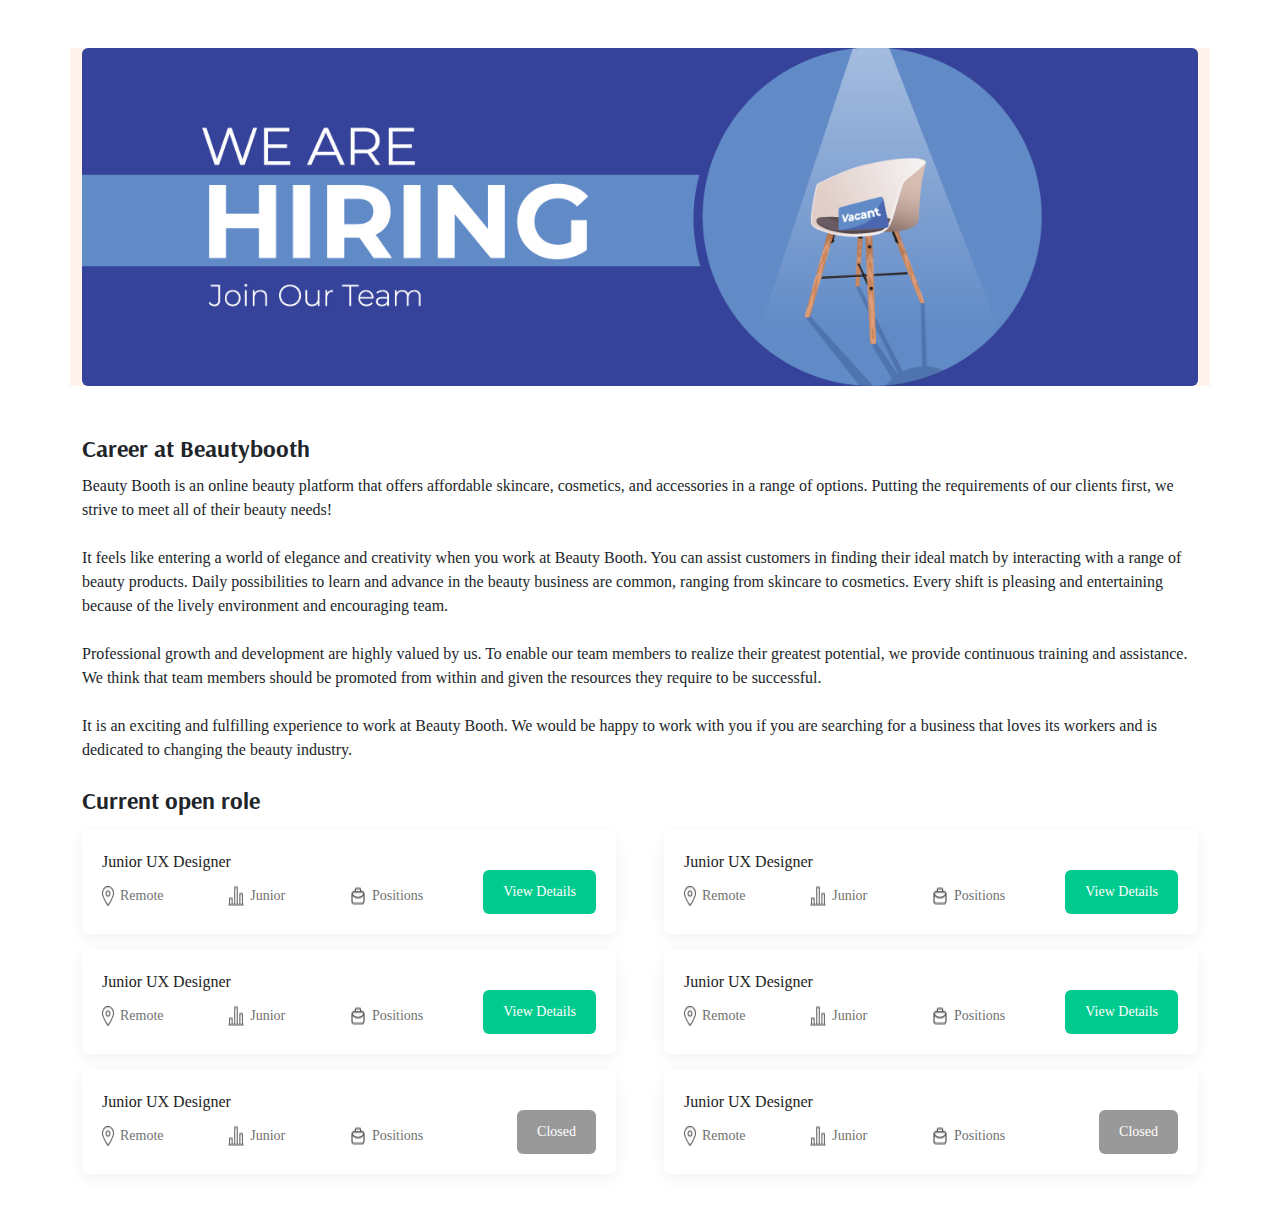
==== commit bc16aad4: "complete index shadow width problem" ====
--- a/index.html
+++ b/index.html
@@ -66,7 +66,34 @@
 
       <div class="row gy-3 gx-5">
         <div class="col-12 col-xl-6">
-          <div class="row d-flex shadow-md cart-padding rounded">
+          <div class="shadow-md cart-padding rounded">
+            <div class="row d-flex">
+              <div class="col-12 col-sm-8 d-flex flex-column gap-12">
+                <h3 class="heading-h3">Junior UX Designer</h3>
+                <div class="d-flex justify-content-between">
+                  <div class="d-flex gap-6">
+                    <img src="./picture/location 1.png" alt="" />
+                    <p class="para2">Remote</p>
+                  </div>
+                  <div class="d-flex gap-6">
+                    <img src="./picture/graph-chart 1.png" alt="" />
+                    <p class="para2">Junior</p>
+                  </div>
+                  <div class="d-flex gap-6">
+                    <img src="./picture/briefcase-alt 1.png" alt="" />
+                    <p class="para2">Positions</p>
+                  </div>
+                </div>
+              </div>
+              <div class="col-12 col-sm-4 d-flex justify-content-sm-end justify-content-start mt-20">
+                <button class="index-green-btn">View Details</button>
+              </div>
+            </div>
+          </div>
+        </div>
+        <div class="col-12 col-xl-6">
+          <div class="shadow-md cart-padding rounded">
+          <div class="row d-flex">
             <div class="col-12 col-sm-8 d-flex flex-column gap-12">
               <h3 class="heading-h3">Junior UX Designer</h3>
               <div class="d-flex justify-content-between">
@@ -88,9 +115,11 @@
               <button class="index-green-btn">View Details</button>
             </div>
           </div>
-        </div>
-        <div class="col-12 col-xl-6">
-          <div class="row d-flex shadow-md cart-padding rounded">
+          </div>
+        </div>
+        <div class="col-12 col-xl-6">
+          <div class="shadow-md cart-padding rounded">
+          <div class="row d-flex">
             <div class="col-12 col-sm-8 d-flex flex-column gap-12">
               <h3 class="heading-h3">Junior UX Designer</h3>
               <div class="d-flex justify-content-between">
@@ -112,9 +141,11 @@
               <button class="index-green-btn">View Details</button>
             </div>
           </div>
-        </div>
-        <div class="col-12 col-xl-6">
-          <div class="row d-flex shadow-md cart-padding rounded">
+          </div>
+        </div>
+        <div class="col-12 col-xl-6">
+          <div class="shadow-md cart-padding rounded">
+          <div class="row d-flex">
             <div class="col-12 col-sm-8 d-flex flex-column gap-12">
               <h3 class="heading-h3">Junior UX Designer</h3>
               <div class="d-flex justify-content-between">
@@ -137,32 +168,10 @@
             </div>
           </div>
         </div>
-        <div class="col-12 col-xl-6">
-          <div class="row d-flex shadow-md cart-padding rounded">
-            <div class="col-12 col-sm-8 d-flex flex-column gap-12">
-              <h3 class="heading-h3">Junior UX Designer</h3>
-              <div class="d-flex justify-content-between">
-                <div class="d-flex gap-6">
-                  <img src="./picture/location 1.png" alt="" />
-                  <p class="para2">Remote</p>
-                </div>
-                <div class="d-flex gap-6">
-                  <img src="./picture/graph-chart 1.png" alt="" />
-                  <p class="para2">Junior</p>
-                </div>
-                <div class="d-flex gap-6">
-                  <img src="./picture/briefcase-alt 1.png" alt="" />
-                  <p class="para2">Positions</p>
-                </div>
-              </div>
-            </div>
-            <div class="col-12 col-sm-4 d-flex justify-content-sm-end justify-content-start mt-20">
-              <button class="index-green-btn">View Details</button>
-            </div>
-          </div>
-        </div>
-        <div class="col-12 col-xl-6">
-          <div class="row d-flex shadow-md cart-padding rounded">
+        </div>
+        <div class="col-12 col-xl-6">
+          <div class=" shadow-md cart-padding rounded">
+          <div class="row d-flex">
             <div class="col-12 col-sm-8 d-flex flex-column gap-12">
               <h3 class="heading-h3">Junior UX Designer</h3>
               <div class="d-flex justify-content-between">
@@ -185,8 +194,10 @@
             </div>
           </div>
         </div>
-        <div class="col-12 col-xl-6">
-          <div class="row d-flex shadow-md cart-padding rounded">
+        </div>
+        <div class="col-12 col-xl-6">
+          <div class="shadow-md cart-padding rounded">
+          <div class="row d-flex">
             <div class="col-12 col-sm-8 d-flex flex-column gap-12">
               <h3 class="heading-h3">Junior UX Designer</h3>
               <div class="d-flex justify-content-between">
@@ -207,6 +218,7 @@
             <div class="col-12 col-sm-4 d-flex justify-content-sm-end justify-content-start mt-20">
               <button class="index-close-btn" type="button" disabled>Closed</button>
             </div>
+          </div>
           </div>
         </div>
       </div>
--- a/style.css
+++ b/style.css
@@ -215,6 +215,7 @@
     font-size: 14px;
     line-height: 20px;
     padding: 12px 20px 12px 20px;
+    width: fit-content;
   }
   .cart-padding{
     padding: 20px;
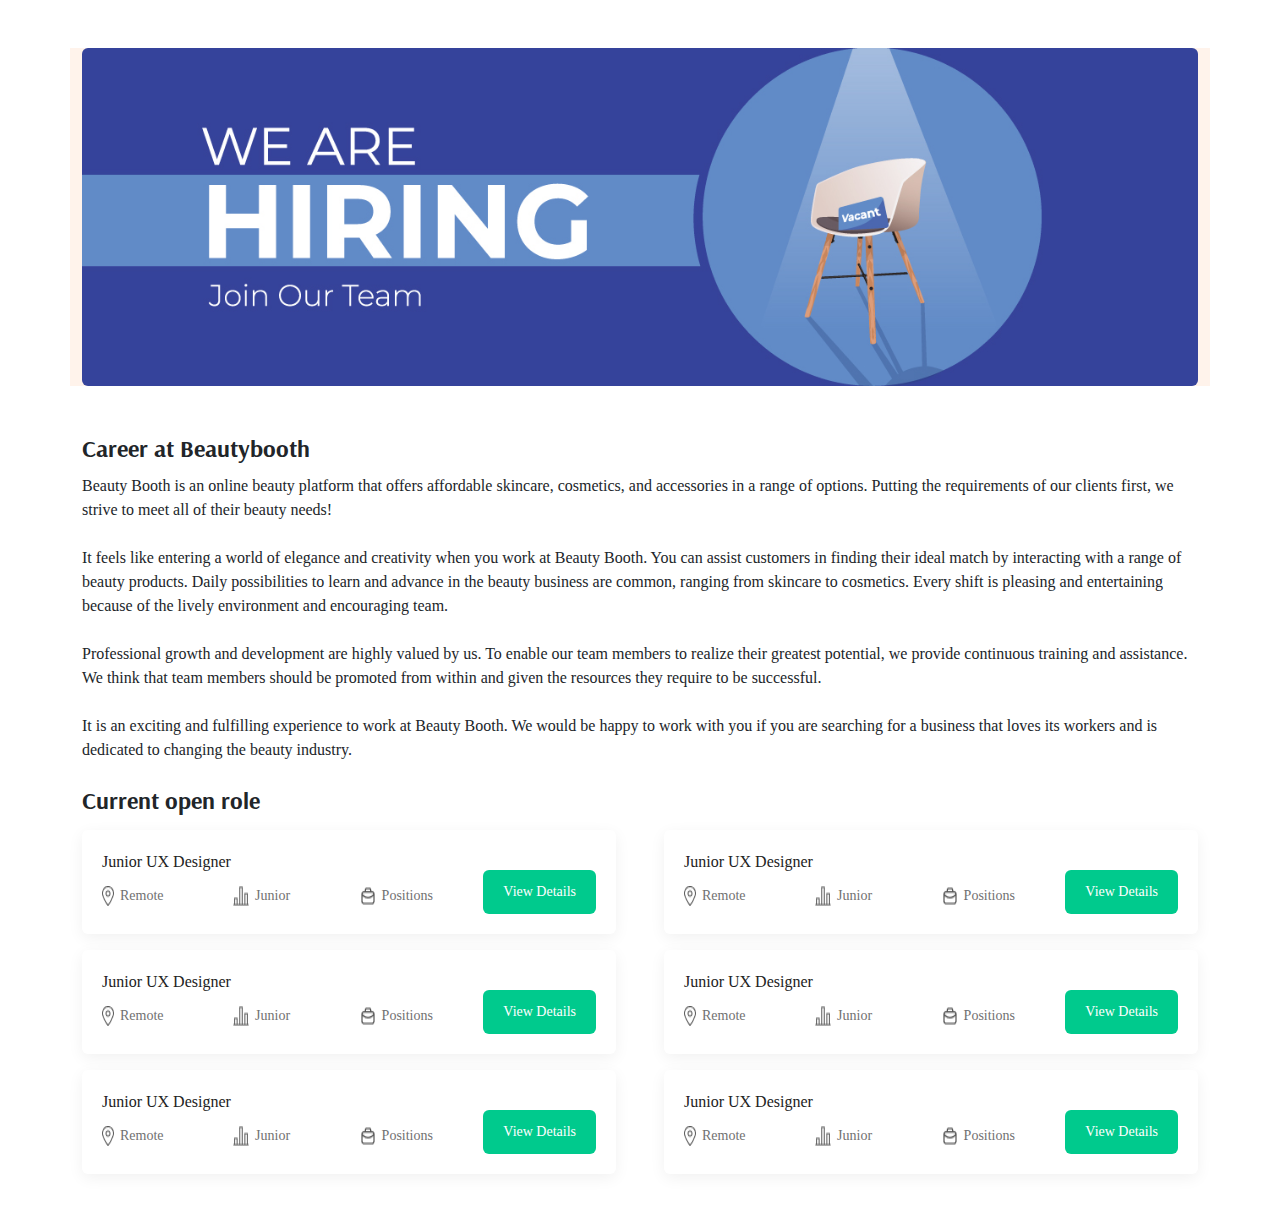
==== commit 2d7ed42b: "problem solved" ====
--- a/index.html
+++ b/index.html
@@ -58,167 +58,150 @@
     </div>
 
     <div class="container mt-4 mb-5">
-      <div class="row mb-2 mb-sm-3">
-        <div class="col">
-          <h2 class="heading">Current open role</h2>
-        </div>
-      </div>
-
+      <h2 class="heading mb-2 mb-sm-3">Current open role</h2>
       <div class="row gy-3 gx-5">
         <div class="col-12 col-xl-6">
-          <div class="shadow-md cart-padding rounded">
-            <div class="row d-flex">
-              <div class="col-12 col-sm-8 d-flex flex-column gap-12">
-                <h3 class="heading-h3">Junior UX Designer</h3>
-                <div class="d-flex justify-content-between">
-                  <div class="d-flex gap-6">
-                    <img src="./picture/location 1.png" alt="" />
-                    <p class="para2">Remote</p>
-                  </div>
-                  <div class="d-flex gap-6">
-                    <img src="./picture/graph-chart 1.png" alt="" />
-                    <p class="para2">Junior</p>
-                  </div>
-                  <div class="d-flex gap-6">
-                    <img src="./picture/briefcase-alt 1.png" alt="" />
-                    <p class="para2">Positions</p>
-                  </div>
-                </div>
-              </div>
-              <div class="col-12 col-sm-4 d-flex justify-content-sm-end justify-content-start mt-20">
-                <button class="index-green-btn">View Details</button>
-              </div>
-            </div>
-          </div>
-        </div>
-        <div class="col-12 col-xl-6">
-          <div class="shadow-md cart-padding rounded">
-          <div class="row d-flex">
-            <div class="col-12 col-sm-8 d-flex flex-column gap-12">
-              <h3 class="heading-h3">Junior UX Designer</h3>
-              <div class="d-flex justify-content-between">
-                <div class="d-flex gap-6">
-                  <img src="./picture/location 1.png" alt="" />
-                  <p class="para2">Remote</p>
-                </div>
-                <div class="d-flex gap-6">
-                  <img src="./picture/graph-chart 1.png" alt="" />
-                  <p class="para2">Junior</p>
-                </div>
-                <div class="d-flex gap-6">
-                  <img src="./picture/briefcase-alt 1.png" alt="" />
-                  <p class="para2">Positions</p>
-                </div>
-              </div>
-            </div>
-            <div class="col-12 col-sm-4 d-flex justify-content-sm-end justify-content-start mt-20">
-              <button class="index-green-btn">View Details</button>
-            </div>
-          </div>
-          </div>
-        </div>
-        <div class="col-12 col-xl-6">
-          <div class="shadow-md cart-padding rounded">
-          <div class="row d-flex">
-            <div class="col-12 col-sm-8 d-flex flex-column gap-12">
-              <h3 class="heading-h3">Junior UX Designer</h3>
-              <div class="d-flex justify-content-between">
-                <div class="d-flex gap-6">
-                  <img src="./picture/location 1.png" alt="" />
-                  <p class="para2">Remote</p>
-                </div>
-                <div class="d-flex gap-6">
-                  <img src="./picture/graph-chart 1.png" alt="" />
-                  <p class="para2">Junior</p>
-                </div>
-                <div class="d-flex gap-6">
-                  <img src="./picture/briefcase-alt 1.png" alt="" />
-                  <p class="para2">Positions</p>
-                </div>
-              </div>
-            </div>
-            <div class="col-12 col-sm-4 d-flex justify-content-sm-end justify-content-start mt-20">
-              <button class="index-green-btn">View Details</button>
-            </div>
-          </div>
-          </div>
-        </div>
-        <div class="col-12 col-xl-6">
-          <div class="shadow-md cart-padding rounded">
-          <div class="row d-flex">
-            <div class="col-12 col-sm-8 d-flex flex-column gap-12">
-              <h3 class="heading-h3">Junior UX Designer</h3>
-              <div class="d-flex justify-content-between">
-                <div class="d-flex gap-6">
-                  <img src="./picture/location 1.png" alt="" />
-                  <p class="para2">Remote</p>
-                </div>
-                <div class="d-flex gap-6">
-                  <img src="./picture/graph-chart 1.png" alt="" />
-                  <p class="para2">Junior</p>
-                </div>
-                <div class="d-flex gap-6">
-                  <img src="./picture/briefcase-alt 1.png" alt="" />
-                  <p class="para2">Positions</p>
-                </div>
-              </div>
-            </div>
-            <div class="col-12 col-sm-4 d-flex justify-content-sm-end justify-content-start mt-20">
-              <button class="index-green-btn">View Details</button>
-            </div>
-          </div>
-        </div>
-        </div>
-        <div class="col-12 col-xl-6">
-          <div class=" shadow-md cart-padding rounded">
-          <div class="row d-flex">
-            <div class="col-12 col-sm-8 d-flex flex-column gap-12">
-              <h3 class="heading-h3">Junior UX Designer</h3>
-              <div class="d-flex justify-content-between">
-                <div class="d-flex gap-6">
-                  <img src="./picture/location 1.png" alt="" />
-                  <p class="para2">Remote</p>
-                </div>
-                <div class="d-flex gap-6">
-                  <img src="./picture/graph-chart 1.png" alt="" />
-                  <p class="para2">Junior</p>
-                </div>
-                <div class="d-flex gap-6">
-                  <img src="./picture/briefcase-alt 1.png" alt="" />
-                  <p class="para2">Positions</p>
-                </div>
-              </div>
-            </div>
-            <div class="col-12 col-sm-4 d-flex justify-content-sm-end justify-content-start mt-20">
-              <button class="index-close-btn" type="button" disabled>Closed</button>
-            </div>
-          </div>
-        </div>
-        </div>
-        <div class="col-12 col-xl-6">
-          <div class="shadow-md cart-padding rounded">
-          <div class="row d-flex">
-            <div class="col-12 col-sm-8 d-flex flex-column gap-12">
-              <h3 class="heading-h3">Junior UX Designer</h3>
-              <div class="d-flex justify-content-between">
-                <div class="d-flex gap-6">
-                  <img src="./picture/location 1.png" alt="" />
-                  <p class="para2">Remote</p>
-                </div>
-                <div class="d-flex gap-6">
-                  <img src="./picture/graph-chart 1.png" alt="" />
-                  <p class="para2">Junior</p>
-                </div>
-                <div class="d-flex gap-6">
-                  <img src="./picture/briefcase-alt 1.png" alt="" />
-                  <p class="para2">Positions</p>
-                </div>
-              </div>
-            </div>
-            <div class="col-12 col-sm-4 d-flex justify-content-sm-end justify-content-start mt-20">
-              <button class="index-close-btn" type="button" disabled>Closed</button>
-            </div>
-          </div>
+          <div class="shadow-md cart-padding rounded d-flex justify-content-between flex-wrap">
+            <div class="cart-first d-flex flex-column gap-12">
+              <h3 class="heading-h3">Junior UX Designer</h3>
+              <div class="d-flex justify-content-between">
+                <div class="d-flex gap-6">
+                  <img src="./picture/location 1.png" alt="" />
+                  <p class="para2">Remote</p>
+                </div>
+                <div class="d-flex gap-6">
+                  <img src="./picture/graph-chart 1.png" alt="" />
+                  <p class="para2">Junior</p>
+                </div>
+                <div class="d-flex gap-6">
+                  <img src="./picture/briefcase-alt 1.png" alt="" />
+                  <p class="para2">Positions</p>
+                </div>
+              </div>
+            </div>
+            <div class="cart-second d-flex justify-content-sm-end justify-content-start mt-20">
+              <button class="index-green-btn">View Details</button>
+            </div>
+          </div>
+        </div>
+        <div class="col-12 col-xl-6">
+          <div class="shadow-md cart-padding rounded d-flex justify-content-between flex-wrap">
+            <div class="cart-first d-flex flex-column gap-12">
+              <h3 class="heading-h3">Junior UX Designer</h3>
+              <div class="d-flex justify-content-between">
+                <div class="d-flex gap-6">
+                  <img src="./picture/location 1.png" alt="" />
+                  <p class="para2">Remote</p>
+                </div>
+                <div class="d-flex gap-6">
+                  <img src="./picture/graph-chart 1.png" alt="" />
+                  <p class="para2">Junior</p>
+                </div>
+                <div class="d-flex gap-6">
+                  <img src="./picture/briefcase-alt 1.png" alt="" />
+                  <p class="para2">Positions</p>
+                </div>
+              </div>
+            </div>
+            <div class="cart-second d-flex justify-content-sm-end justify-content-start mt-20">
+              <button class="index-green-btn">View Details</button>
+            </div>
+          </div>
+        </div>
+        <div class="col-12 col-xl-6">
+          <div class="shadow-md cart-padding rounded d-flex justify-content-between flex-wrap">
+            <div class="cart-first d-flex flex-column gap-12">
+              <h3 class="heading-h3">Junior UX Designer</h3>
+              <div class="d-flex justify-content-between">
+                <div class="d-flex gap-6">
+                  <img src="./picture/location 1.png" alt="" />
+                  <p class="para2">Remote</p>
+                </div>
+                <div class="d-flex gap-6">
+                  <img src="./picture/graph-chart 1.png" alt="" />
+                  <p class="para2">Junior</p>
+                </div>
+                <div class="d-flex gap-6">
+                  <img src="./picture/briefcase-alt 1.png" alt="" />
+                  <p class="para2">Positions</p>
+                </div>
+              </div>
+            </div>
+            <div class="cart-second d-flex justify-content-sm-end justify-content-start mt-20">
+              <button class="index-green-btn">View Details</button>
+            </div>
+          </div>
+        </div>
+        <div class="col-12 col-xl-6">
+          <div class="shadow-md cart-padding rounded d-flex justify-content-between flex-wrap">
+            <div class="cart-first d-flex flex-column gap-12">
+              <h3 class="heading-h3">Junior UX Designer</h3>
+              <div class="d-flex justify-content-between">
+                <div class="d-flex gap-6">
+                  <img src="./picture/location 1.png" alt="" />
+                  <p class="para2">Remote</p>
+                </div>
+                <div class="d-flex gap-6">
+                  <img src="./picture/graph-chart 1.png" alt="" />
+                  <p class="para2">Junior</p>
+                </div>
+                <div class="d-flex gap-6">
+                  <img src="./picture/briefcase-alt 1.png" alt="" />
+                  <p class="para2">Positions</p>
+                </div>
+              </div>
+            </div>
+            <div class="cart-second d-flex justify-content-sm-end justify-content-start mt-20">
+              <button class="index-green-btn">View Details</button>
+            </div>
+          </div>
+        </div>
+        <div class="col-12 col-xl-6">
+          <div class="shadow-md cart-padding rounded d-flex justify-content-between flex-wrap">
+            <div class="cart-first d-flex flex-column gap-12">
+              <h3 class="heading-h3">Junior UX Designer</h3>
+              <div class="d-flex justify-content-between">
+                <div class="d-flex gap-6">
+                  <img src="./picture/location 1.png" alt="" />
+                  <p class="para2">Remote</p>
+                </div>
+                <div class="d-flex gap-6">
+                  <img src="./picture/graph-chart 1.png" alt="" />
+                  <p class="para2">Junior</p>
+                </div>
+                <div class="d-flex gap-6">
+                  <img src="./picture/briefcase-alt 1.png" alt="" />
+                  <p class="para2">Positions</p>
+                </div>
+              </div>
+            </div>
+            <div class="cart-second d-flex justify-content-sm-end justify-content-start mt-20">
+              <button class="index-green-btn">View Details</button>
+            </div>
+          </div>
+        </div>
+        <div class="col-12 col-xl-6">
+          <div class="shadow-md cart-padding rounded d-flex justify-content-between flex-wrap">
+            <div class="cart-first d-flex flex-column gap-12">
+              <h3 class="heading-h3">Junior UX Designer</h3>
+              <div class="d-flex justify-content-between">
+                <div class="d-flex gap-6">
+                  <img src="./picture/location 1.png" alt="" />
+                  <p class="para2">Remote</p>
+                </div>
+                <div class="d-flex gap-6">
+                  <img src="./picture/graph-chart 1.png" alt="" />
+                  <p class="para2">Junior</p>
+                </div>
+                <div class="d-flex gap-6">
+                  <img src="./picture/briefcase-alt 1.png" alt="" />
+                  <p class="para2">Positions</p>
+                </div>
+              </div>
+            </div>
+            <div class="cart-second d-flex justify-content-sm-end justify-content-start mt-20">
+              <button class="index-green-btn">View Details</button>
+            </div>
           </div>
         </div>
       </div>
--- a/style.css
+++ b/style.css
@@ -5,6 +5,9 @@
   box-sizing: border-box;
   font-family: Roboto;
 }
+body{
+  overflow-x: hidden;
+}
 
 /* gap  */
 .gap-20{
@@ -186,10 +189,19 @@
   border-radius: 20px;
   background-color: #F1F2F7;
 }
+.cart-first, .cart-second{
+  width:100%;
+}
 
 
 
 @media ((min-width: 576px) and (max-width: 2200px)){
+  .cart-first{
+    width:67%;
+  }
+  .cart-second{
+    width: 33%;
+  }
   .heading{
     font-size: 24px;
     font-family: Arsenal;
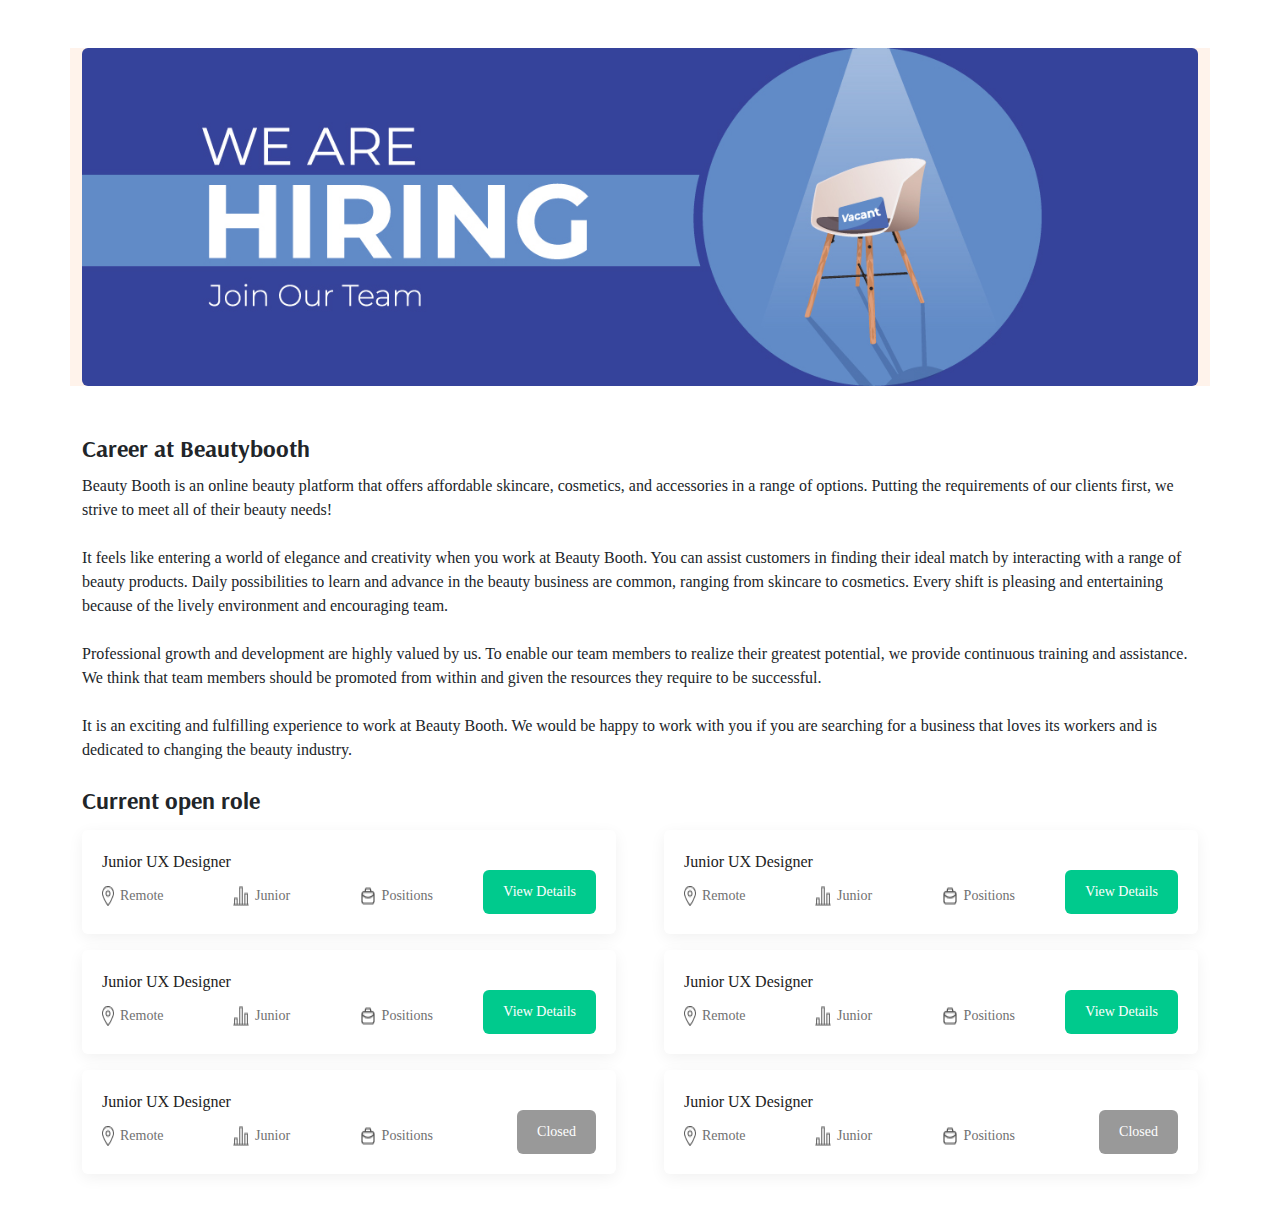
==== commit 4641cc26: "closed button reset" ====
--- a/index.html
+++ b/index.html
@@ -176,31 +176,31 @@
               </div>
             </div>
             <div class="cart-second d-flex justify-content-sm-end justify-content-start mt-20">
-              <button class="index-green-btn">View Details</button>
-            </div>
-          </div>
-        </div>
-        <div class="col-12 col-xl-6">
-          <div class="shadow-md cart-padding rounded d-flex justify-content-between flex-wrap">
-            <div class="cart-first d-flex flex-column gap-12">
-              <h3 class="heading-h3">Junior UX Designer</h3>
-              <div class="d-flex justify-content-between">
-                <div class="d-flex gap-6">
-                  <img src="./picture/location 1.png" alt="" />
-                  <p class="para2">Remote</p>
-                </div>
-                <div class="d-flex gap-6">
-                  <img src="./picture/graph-chart 1.png" alt="" />
-                  <p class="para2">Junior</p>
-                </div>
-                <div class="d-flex gap-6">
-                  <img src="./picture/briefcase-alt 1.png" alt="" />
-                  <p class="para2">Positions</p>
-                </div>
-              </div>
-            </div>
-            <div class="cart-second d-flex justify-content-sm-end justify-content-start mt-20">
-              <button class="index-green-btn">View Details</button>
+              <button class="index-close-btn" type="button" disabled>Closed</button>
+            </div>
+          </div>
+        </div>
+        <div class="col-12 col-xl-6">
+          <div class="shadow-md cart-padding rounded d-flex justify-content-between flex-wrap">
+            <div class="cart-first d-flex flex-column gap-12">
+              <h3 class="heading-h3">Junior UX Designer</h3>
+              <div class="d-flex justify-content-between">
+                <div class="d-flex gap-6">
+                  <img src="./picture/location 1.png" alt="" />
+                  <p class="para2">Remote</p>
+                </div>
+                <div class="d-flex gap-6">
+                  <img src="./picture/graph-chart 1.png" alt="" />
+                  <p class="para2">Junior</p>
+                </div>
+                <div class="d-flex gap-6">
+                  <img src="./picture/briefcase-alt 1.png" alt="" />
+                  <p class="para2">Positions</p>
+                </div>
+              </div>
+            </div>
+            <div class="cart-second d-flex justify-content-sm-end justify-content-start mt-20">
+              <button class="index-close-btn" type="button" disabled>Closed</button>
             </div>
           </div>
         </div>
@@ -213,4 +213,4 @@
       crossorigin="anonymous"
     ></script>
   </body>
-</html>
+</html>